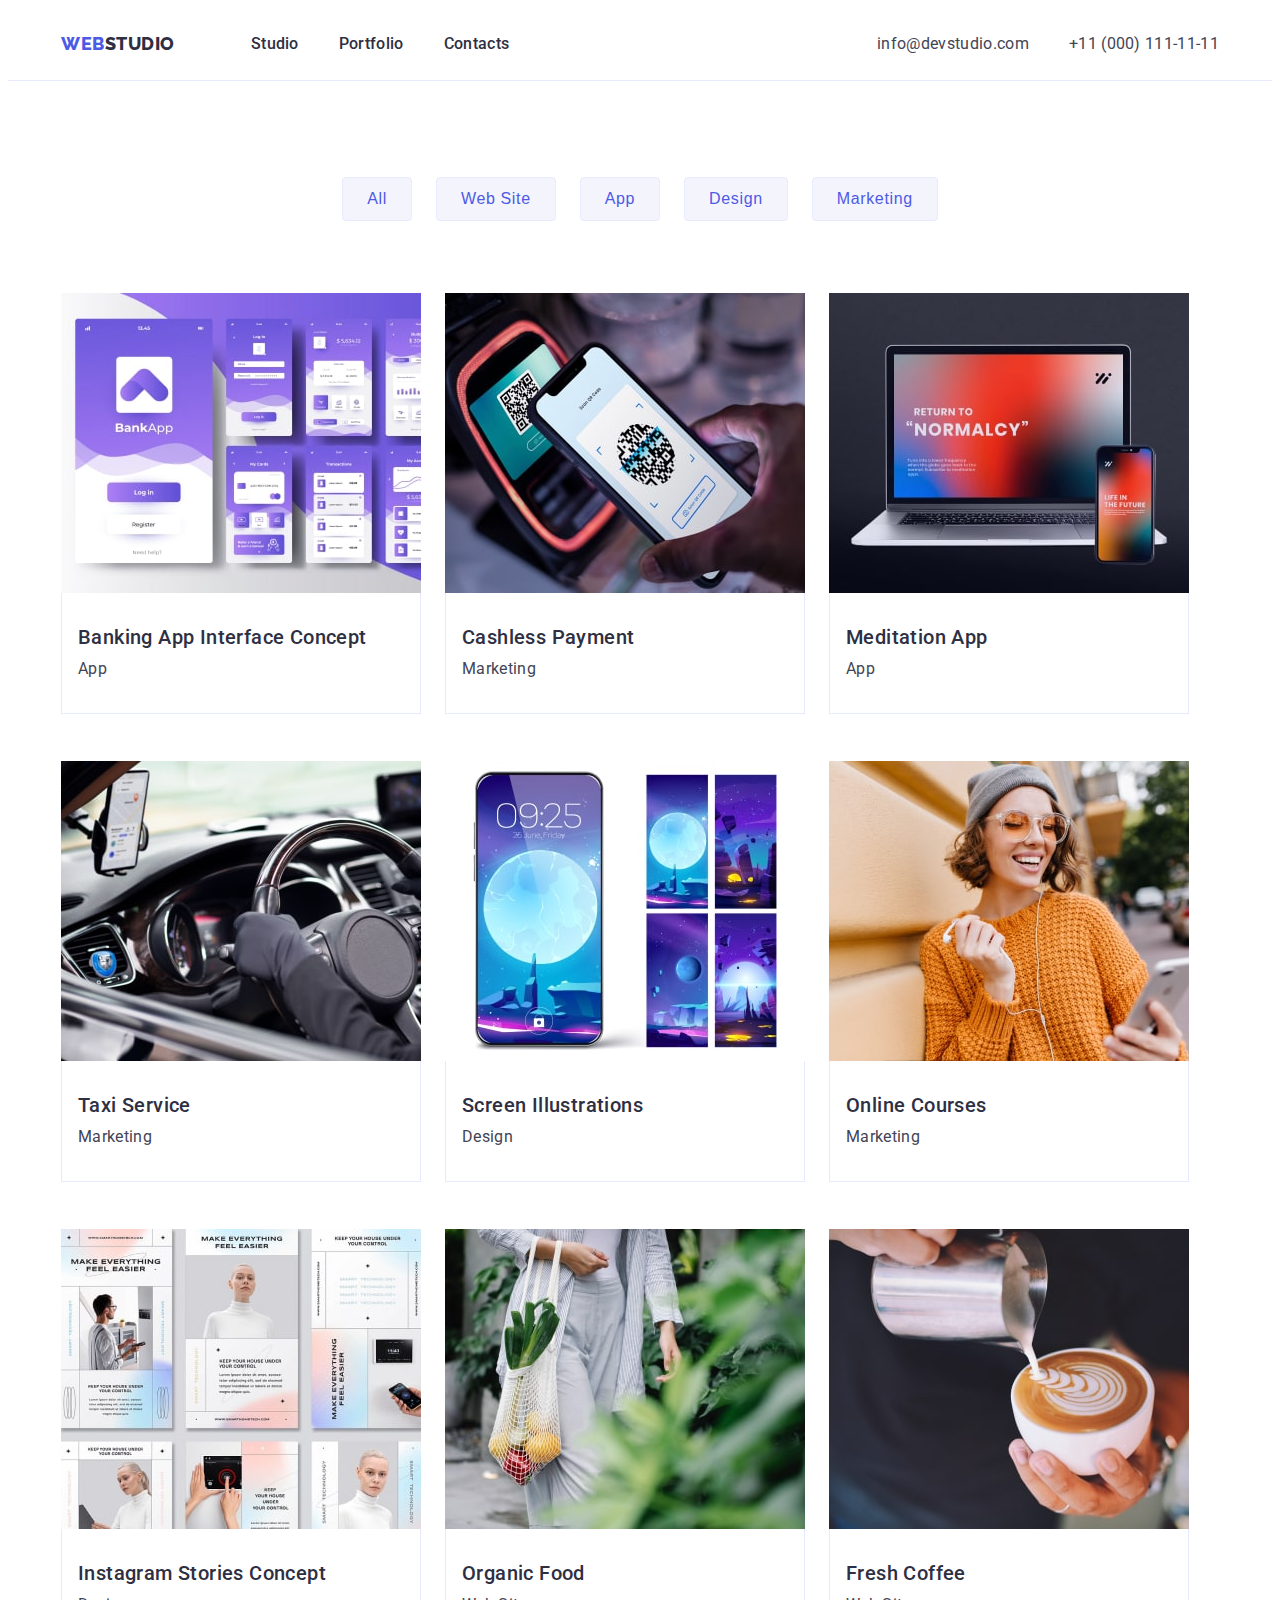
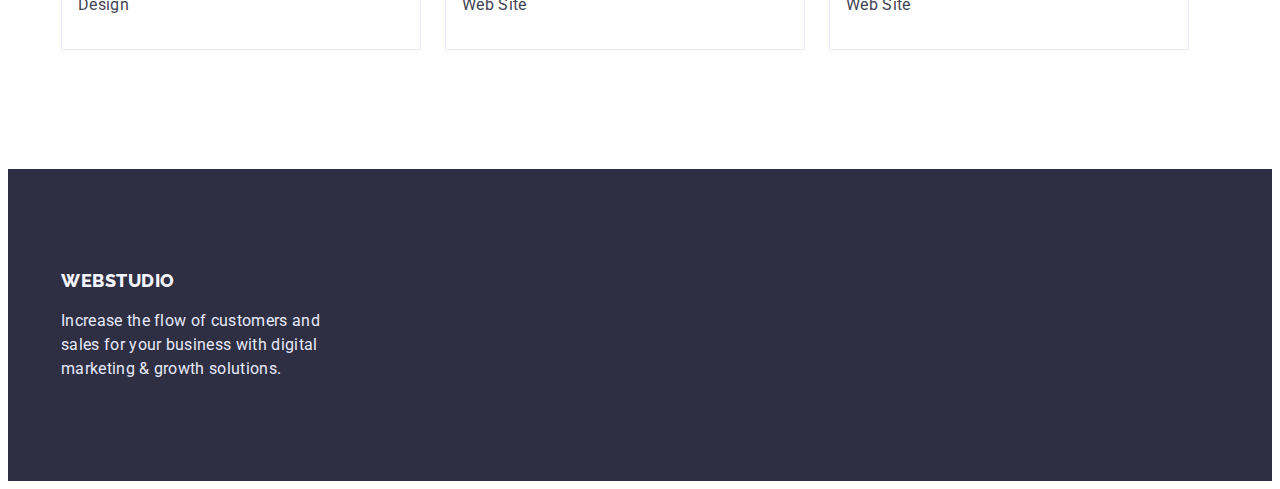
==== portfolio.html @ ccdf5991 "Initial commit" ====
<!DOCTYPE html>
<html lang="en">

<head>
    <meta charset="UTF-8">
    <meta http-equiv="X-UA-Compatible" content="IE=edge">
    <meta name="viewport" content="width=device-width, initial-scale=1.0">
    <title>Document</title>
    <link rel="stylesheet" href="https://cdnjs.cloudflare.com/ajax/libs/modern-normalize/1.1.0/modern-normalize.min.css"
        integrity="sha512-wpPYUAdjBVSE4KJnH1VR1HeZfpl1ub8YT/NKx4PuQ5NmX2tKuGu6U/JRp5y+Y8XG2tV+wKQpNHVUX03MfMFn9Q=="
        crossorigin="anonymous" referrerpolicy="no-referrer" />
    <link rel="stylesheet" href="./css/styles.css">
    <link rel="preconnect" href="https://fonts.googleapis.com">
    <link rel="preconnect" href="https://fonts.gstatic.com" crossorigin>
    <link
        href="https://fonts.googleapis.com/css2?family=Raleway:wght@800&family=Roboto:wght@400;500;700;900&display=swap"
        rel="stylesheet">

</head>

<body>
    <header class="header">
        <div class="container header-container">
            <nav class="header-nav">
                <a class="logo link" href=" ./index.html">Web<span class="logo-studio-header">Studio</span></a>
                <ul class="header-list list">
                    <li class="header-item"> <a class="header-item-link link" href="./index.html">Studio</a></li>
                    <li class="header-item"><a class="header-item-link link" href="./portfolio.html">Portfolio</a></li>
                    <li class="header-item"><a class="header-item-link link" href="">Contacts</a></li>
                </ul>
            </nav>
            <address class="header-address">
                <ul class="address-list list">
                    <li class="adress-list-item"> <a class="contact link"
                            href=" mailto:info@devstudio.com">info@devstudio.com</a>
                    </li>
                    <li class="adress-list-item"><a class="contact link" href="tel:+110001111111">+11 (000)
                            111-11-11</a></li>
                </ul>
            </address>
        </div>
    </header>
    <main>

        <section class="section portfolio">
            <div class="container sectin-portfolio">
                <h1 class="visually-hidden">text</h1>
                <ul class="list-btn list">
                    <li><button type="button" class="btn btn-portfolio">All</button> </li>
                    <li><button type="button" class="btn btn-portfolio">Web Site</button></li>
                    <li><button type="button" class="btn btn-portfolio">App</button></li>
                    <li><button type="button" class="btn btn-portfolio">Design</button></li>
                    <li><button type="button" class="btn btn-portfolio">Marketing</button></li>
                </ul>
                <ul class="projects-list list">
                    <li class="projects-list-item">
                        <a class="projects-link link" href="">
                            <img src="./images/img-8.jpg" alt="Banking App Interface Concept" width="360" height="300">
                            <div class="projects-title-text">
                                <h2 class="projects-title list-title">Banking App Interface Concept</h2>
                                <p class="projects-text list-text">App</p>
                            </div>
                        </a>
                    </li>
                    <li class="projects-list-item">
                        <a class="projects-link link" href="">
                            <img src="./images/img-7.jpg" alt="Cashless Payment" width="360" height="300">
                            <div class="projects-title-text">
                                <h2 class="projects-title list-title">Cashless Payment</h2>
                                <p class="projects-text list-text">Marketing</p>
                            </div>
                        </a>
                    </li>
                    <li class="projects-list-item">
                        <a class="projects-link link" href="">
                            <img src="./images/img-6.jpg" alt="Meditation App" width="360" height="300">
                            <div class="projects-title-text">
                                <h2 class="projects-title list-title">Meditation App</h2>
                                <p class="projects-text list-text">App</p>
                            </div>
                        </a>
                    </li>
                    <li class="projects-list-item">
                        <a class="projects-link link" href="">
                            <img src="./images/img-5.jpg" alt="Taxi Service" width="360" height="300">
                            <div class="projects-title-text">
                                <h2 class="projects-title list-title">Taxi Service</h2>
                                <p class="projects-text list-text">Marketing</p>
                            </div>
                        </a>
                    </li>
                    <li class="projects-list-item">
                        <a class="projects-link link" href="">
                            <img src="./images/img-4.jpg" alt="Screen Illustrations" width="360" height="300">
                            <div class="projects-title-text">
                                <h2 class="projects-title list-title">Screen Illustrations</h2>
                                <p class="projects-text list-text">Design</p>
                            </div>
                        </a>
                    </li>
                    <li class="projects-list-item">
                        <a class="projects-link link" href="">
                            <img src="./images/img-3.jpg" alt="Online Courses" width="360" height="300">
                            <div class="projects-title-text">
                                <h2 class="projects-title list-title">Online Courses</h2>
                                <p class="projects-text list-text">Marketing</p>
                            </div>
                        </a>
                    </li>
                    <li class="projects-list-item">
                        <a class="projects-link link" href="">
                            <img src="./images/img-2.jpg" alt="Instagram Stories Concept" width="360" height="300">
                            <div class="projects-title-text">
                                <h2 class="projects-title list-title">Instagram Stories Concept</h2>
                                <p class="projects-text list-text">Design</p>
                            </div>
                        </a>
                    </li>
                    <li class="projects-list-item">
                        <a class="projects-link link" href="">
                            <img src="./images/img-1.jpg" alt="Organic Food" width="360" height="300">
                            <div class="projects-title-text">
                                <h2 class="projects-title list-title">Organic Food</h2>
                                <p class="projects-text list-text">Web Site</p>
                            </div>
                        </a>
                    </li>
                    <li class="projects-list-item">
                        <a class="projects-link link" href="">
                            <img src="./images/img.jpg" alt="Fresh Coffee" width="360" height="300">
                            <div class="projects-title-text">
                                <h2 class="projects-title list-title">Fresh Coffee</h2>
                                <p class="projects-text list-text">Web Site</p>
                            </div>
                        </a>
                    </li>
                </ul>
        </section>
        </div>
    </main>

    <footer class="footer">
        <div class="container">
            <div class="logo-footer-container">
                <a class="logo link " href=" ./index.html">Web<span class="logo-studio-footer">Studio</span></a>
                <p class="footer-text">Increase the flow of customers and sales for your business with digital marketing
                    &
                    growth solutions.
                </p>
            </div>
        </div>
    </footer>


</body>

</html>
---- css/styles.css ----
:root {
	--color-iris: #4d5ae5;
	--color-ocean: #404bbf;
	--color-navy-blue: #2e2f42;
	--color-green: #31d0aa;
	--color-slate: #434455;
	--color-light-slate: #8e8f99;
	--color-cornflower: #e7e9fc;
	--color-cloud: #f4f4fd;
	--color-navy-blue-modal: #2e2f42;
	--color-grey: #2e2f42;
}
body {
    font-family: 'Roboto', sans-serif;
    color: var(--color-slate);
    font-size: 16px;  
    line-height: 1.5;
}
p, h1, h2, h3, h4, h5, h6 {
    margin: 0;
}

ul {
    padding-left: 0;
    margin: 0;
}
img {
    display: block;
    max-width: 100%; 
    height: auto;
}
.container {
    width: 1158px;
    padding-left: 15px;
    padding-right: 15px;
    margin: 0 auto;
}
.link {
    text-decoration: none;
}
.list {
    list-style: none;
    margin: 0;
    padding: 0;
}

.btn {
    font-weight: 500;
    font-size: 16px;
    text-align: center;
    letter-spacing: 0.04em;
    color: var(--color-iris);
    background: var(--color-cloud);
    cursor: pointer;
    border: 1px solid #E7E9FC;
    border-radius: 4px;
}

.btn:hover,
.btn:focus {
    background: var(--color-ocean);
    color: #FFFFFF;
    border-color: var(--color-ocean);
    box-shadow: 0px 3px 1px rgba(0, 0, 0, 0.1), 0px 2px 1px rgba(0, 0, 0, 0.08), 0px 2px 2px rgba(0, 0, 0, 0.12);
}

.section-title {
    font-size: 36px;
    line-height: 1.11;
    text-align: center;
    letter-spacing: 0.02em;
    text-transform: capitalize;
    color: var(--color-navy-blue);
    margin-bottom: 72px;
}

.list-title {
    font-weight: 500;
    font-size: 20px;
    line-height: 1.2;
    letter-spacing: 0.02em;
    color: var(--color-navy-blue);
}
.list-text {
    font-size: 16px;
    letter-spacing: 0.02em;
    color: var(--color-slate);
}

.logo {
    font-family: 'Raleway', sans-serif;
    font-weight: 800;
    font-size: 18px;
    line-height: 1.33;
    letter-spacing: 0.03em;
    text-transform: uppercase;
    color: var(--color-iris);
    
}

.section {
    padding-top: 120px;
    padding-bottom: 120px
}
/**-----Header-----**/
.header {
    padding-top: 24px;
    padding-bottom: 24px;
    border-bottom: 1px solid #E7E9FC;
}
.header-container{
    display: flex;
}

.header-nav {
    display: flex;
    align-items: center;
    margin-right: auto;
}
.header-list {
    display: flex;
    gap: 40px;
}

.logo-studio-header{
    color: var(--color-grey);
    margin-right: 76px;
}
.address-list {
    display: flex;
    gap: 40px;
}

.header-item-link {
    font-weight: 500;
    font-size: 16px;
    letter-spacing: 0.02em;
    color: var(--color-grey);
    
}

.header-item-link:hover,
.header-item-link:focus {
    color: var(--color-ocean);
}


.contact {
    font-size: 16px;
    letter-spacing: 0.02em;
    color: var(--color-slate);
}

.header-address {
    font-style: normal;
}
.contact:hover,
.contact:focus {
    color: var(--color-ocean);
}


/**-------Main-------**/
/* -----Hero---*/
.hero {
    background: var(--color-grey);
    padding: 180px 0;
}
.caption {
    font-size: 56px;
    line-height: 1.07;
    text-align: center;
    letter-spacing: 0.02em;
    color: #FFFFFF;
    max-width: 500px;
    margin: 0 auto;
    margin-bottom: 48px;
}

.hero-btn {
    font-family: inherit;
    font-weight: 500;
    font-size: 16px;
    align-items: center;
    letter-spacing: 0.04em;
    color: #FFFFFF;
    background: var(--color-iris);
    cursor: pointer;
    display: block;
    margin: 0 auto;
    min-width: 169px;
    padding: 16px 32px;
    box-shadow: 0px 4px 4px rgba(0, 0, 0, 0.15);
    border-radius: 4px;
    border: none;
}
/* ------ Section-two ------ */
.visually-hidden {
    position: absolute;
    width: 1px;
    height: 1px;
    margin: -1px;
    border: 0;
    padding: 0;
    white-space: nowrap;
    clip-path: inset(100%);
    clip: rect(0 0 0 0);
    overflow: hidden;
}
.section-two-container {
    display: flex;
}
.section-two-list {
    display: flex;
    gap: 24px;
}

.section-two-item {
    width: calc((100% - 48px)/3);
}

.section-two-list-title {
    padding-bottom: 8px;
    
}
.section.about {
    padding-top: 0;
}

.section-three-list {
    display: flex;
    gap: 24px;
}

/**-------Team-------**/

.team {
    background: var(--color-cloud);
}
.team-list {
    display: flex;
    gap: 24px;
}

.team-list-item {
    box-shadow: 0px 1px 6px rgba(46, 47, 66, 0.08), 0px 1px 1px rgba(46, 47, 66, 0.16), 0px 2px 1px rgba(46, 47, 66, 0.08);
    border-radius: 0px 0px 4px 4px;
    width: calc((100% - 72px)/4);
    background-color: #FFFFFF;
}

.team-list-title-text {
    text-align: center;
    padding: 32px 16px;
    margin: 0 auto;
}
.team-list-title {
    margin-bottom: 8px;
}
/**-------Footer-------**/
.footer {
    background-color: var(--color-grey);
    padding: 100px 0;
}

.logo-studio-footer {
    color: var(--color-cloud);
}

.footer .logo {
    color: var(--color-cloud);
    display: inline-block;
    margin-bottom: 16px;
}
.logo-footer-container {
    width: 264px;
}
.footer-text {
    font-size: 16px;
    letter-spacing: 0.02em;
    color: var(--color-cornflower);
}

/*---------Portfolio---------- !*/
.section.portfolio {
    padding-top: 96px;
}
.projects-list {
    display: flex;
    flex-wrap: wrap;
    row-gap: 48px;
    column-gap: 24px;
}
.projects-list-item {
    width: 360px;
    height: 420px;
    background: #FFFFFF;
}
.list-btn {
    margin-bottom: 72px;
    border: none;
    display: flex;
    justify-content: center;
    gap: 24px;
}
.btn.btn-portfolio {
    padding: 12px 24px;
}
.projects-title {
    margin-bottom: 8px;
}

.projects-title-text {
    padding-left: 16px;
    padding-bottom: 32px;
    padding-top: 32px;
    padding-right: 16px;
    border-right: 1px solid #E7E9FC;
    border-left: 1px solid #E7E9FC;
    border-bottom: 1px solid #E7E9FC;
}
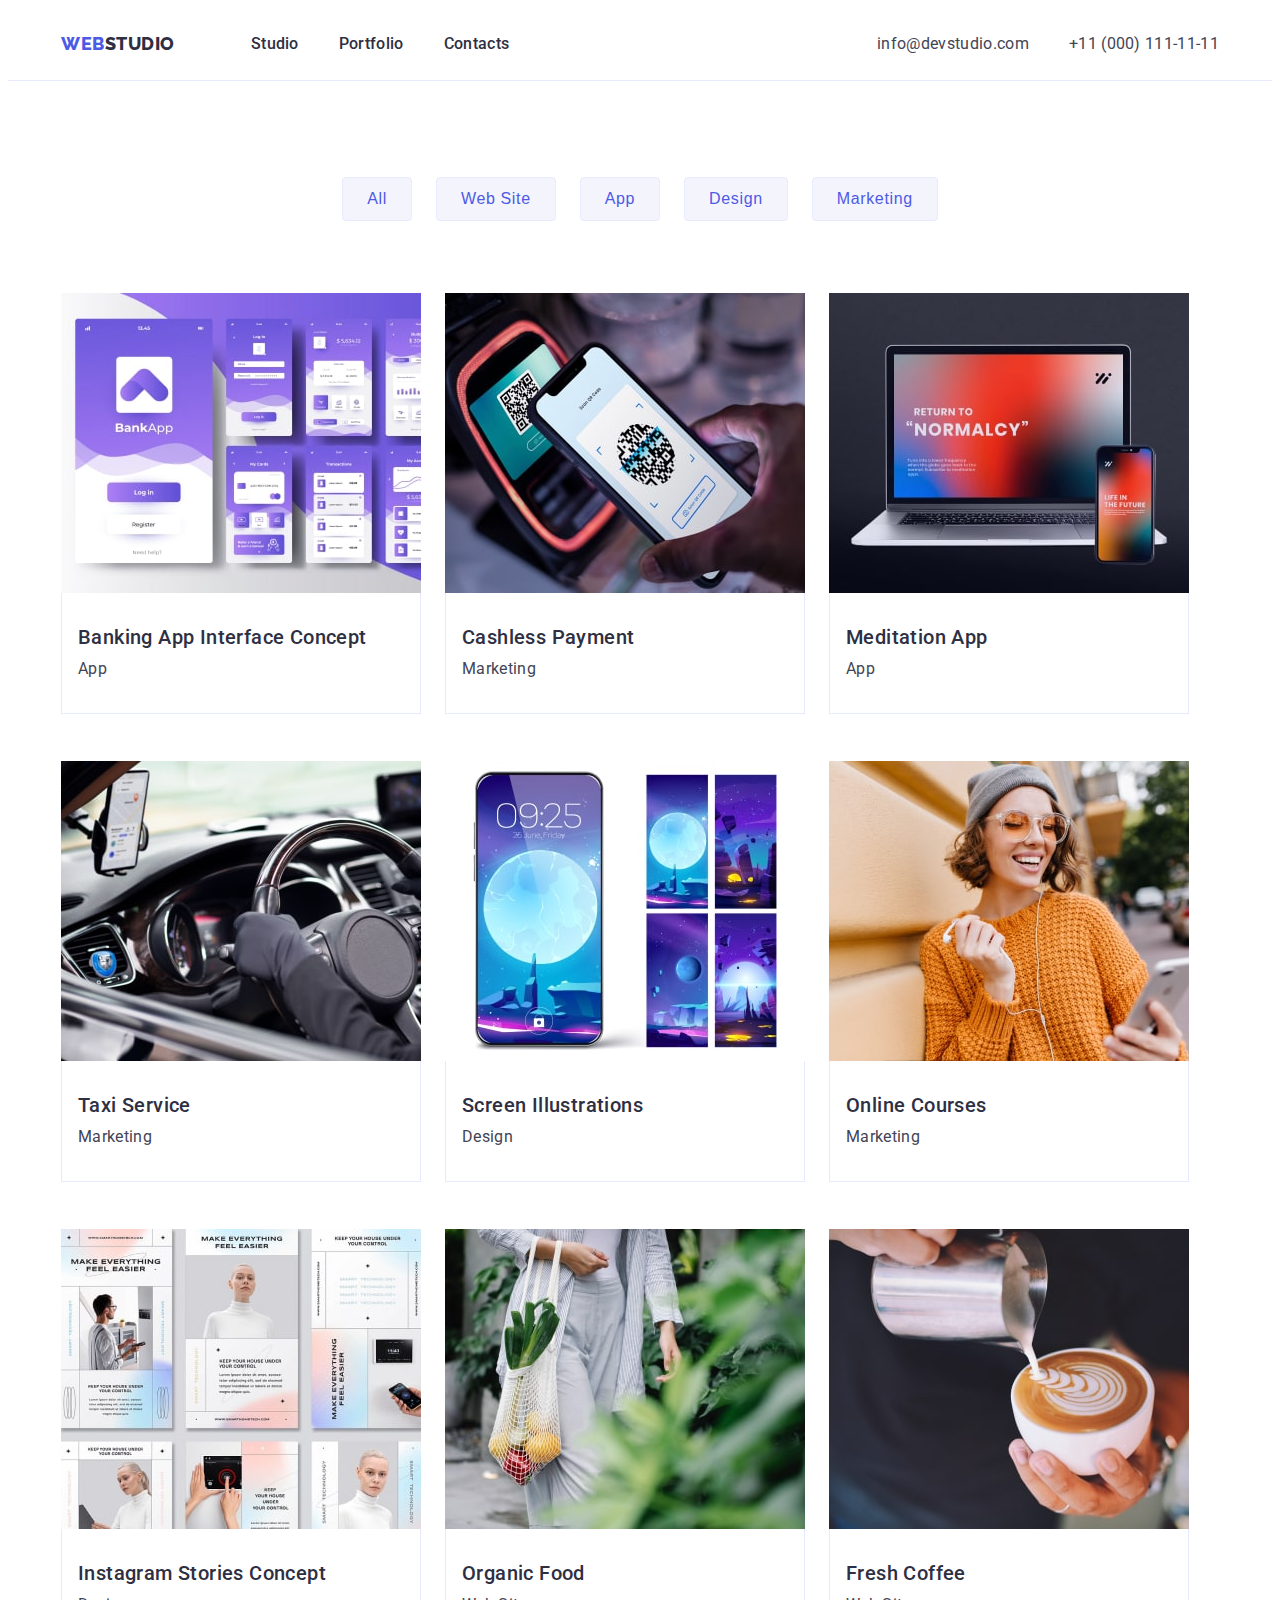
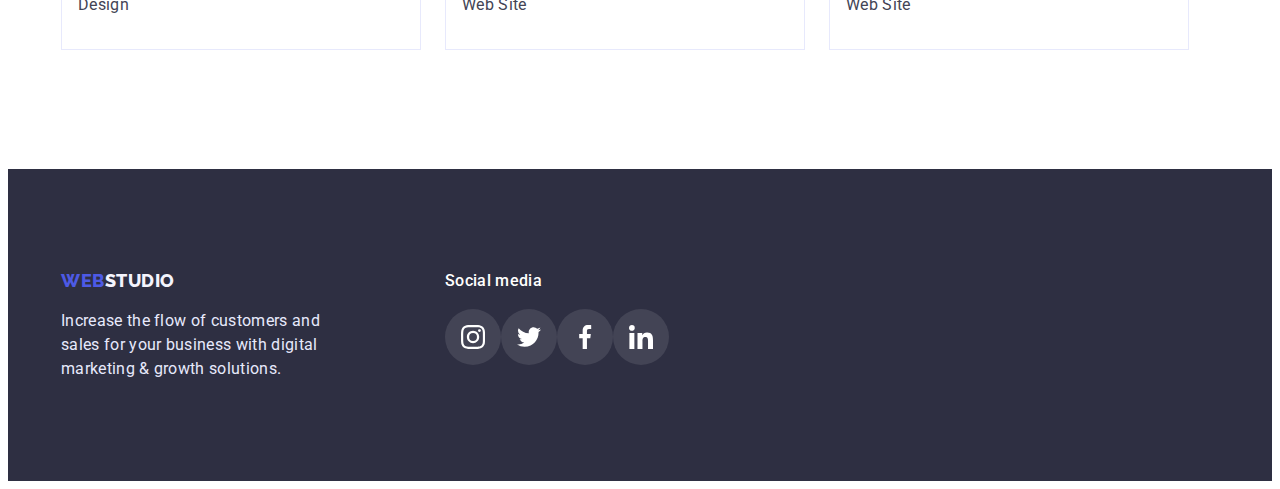
==== commit 5c60cec6: "version1" ====
--- a/portfolio.html
+++ b/portfolio.html
@@ -141,12 +141,47 @@
 
     <footer class="footer">
         <div class="container">
-            <div class="logo-footer-container">
-                <a class="logo link " href=" ./index.html">Web<span class="logo-studio-footer">Studio</span></a>
-                <p class="footer-text">Increase the flow of customers and sales for your business with digital marketing
-                    &
-                    growth solutions.
-                </p>
+            <div class="footer-container">
+                <div class="logo-footer-container">
+                    <a class="logo link" href=" ./index.html">Web<span class="logo-studio-footer">Studio</span></a>
+                    <p class="footer-text">Increase the flow of customers and sales for your business with digital marketing
+                        &
+                        growth solutions.
+                    </p>
+                </div>
+                <div class="soc-footer-container">
+                    <p class="soc-title">Social media</p>
+                    <ul class="footer-soc-list list">
+                        <li class="footer-soc-list-item"><a class="footer-soc-link link" href>
+                                <svg width="24" height="24" class="soc-icon">
+                                    <use href="./images/icon.svg#icon-instagram">
+                                    </use>
+                                </svg>
+                            </a>
+                        </li>
+                        <li class="footer-soc-list-item"><a class="footer-soc-link link" href>
+                                <svg width="24" height="24" class="soc-icon">
+                                    <use href="./images/icon.svg#icon-twitter">
+                                    </use>
+                                </svg>
+                            </a>
+                        </li>
+                        <li class="footer-soc-list-item"><a href="" class="footer-soc-link link">
+                            <svg width="24" height="24" class="soc-icon">
+                                <use href="./images/icon.svg#icon-facebook">
+                                </use>
+                            </svg>    
+                        </a>
+                        </li>
+                        <li class="footer-soc-list-item"><a href="" class="footer-soc-link link">
+                            <svg width="24" height="24" class="soc-icon">
+                                <use href="./images/icon.svg#icon-linkedin">
+                                </use>
+                            </svg>     
+                        </a>
+                        </li>
+                    </ul>
+                </div>
             </div>
         </div>
     </footer>
--- a/css/styles.css
+++ b/css/styles.css
@@ -1,321 +1,439 @@
 :root {
-	--color-iris: #4d5ae5;
-	--color-ocean: #404bbf;
-	--color-navy-blue: #2e2f42;
-	--color-green: #31d0aa;
-	--color-slate: #434455;
-	--color-light-slate: #8e8f99;
-	--color-cornflower: #e7e9fc;
-	--color-cloud: #f4f4fd;
-	--color-navy-blue-modal: #2e2f42;
-	--color-grey: #2e2f42;
+  --color-iris: #4d5ae5;
+  --color-ocean: #404bbf;
+  --color-navy-blue: #2e2f42;
+  --color-green: #31d0aa;
+  --color-slate: #434455;
+  --color-light-slate: #8e8f99;
+  --color-cornflower: #e7e9fc;
+  --color-cloud: #f4f4fd;
+  --color-navy-blue-modal: #2e2f42;
+  --color-grey: #2e2f42;
 }
 body {
-    font-family: 'Roboto', sans-serif;
-    color: var(--color-slate);
-    font-size: 16px;  
-    line-height: 1.5;
-}
-p, h1, h2, h3, h4, h5, h6 {
-    margin: 0;
+  font-family: "Roboto", sans-serif;
+  color: var(--color-slate);
+  font-size: 16px;
+  line-height: 1.5;
+}
+p,
+h1,
+h2,
+h3,
+h4,
+h5,
+h6 {
+  margin: 0;
 }
 
 ul {
-    padding-left: 0;
-    margin: 0;
+  padding-left: 0;
+  margin: 0;
 }
 img {
-    display: block;
-    max-width: 100%; 
-    height: auto;
+  display: block;
+  max-width: 100%;
+  height: auto;
 }
 .container {
-    width: 1158px;
-    padding-left: 15px;
-    padding-right: 15px;
-    margin: 0 auto;
+  width: 1158px;
+  padding-left: 15px;
+  padding-right: 15px;
+  margin: 0 auto;
 }
 .link {
-    text-decoration: none;
+  text-decoration: none;
 }
 .list {
-    list-style: none;
-    margin: 0;
-    padding: 0;
+  list-style: none;
+  margin: 0;
+  padding: 0;
 }
 
 .btn {
-    font-weight: 500;
-    font-size: 16px;
-    text-align: center;
-    letter-spacing: 0.04em;
-    color: var(--color-iris);
-    background: var(--color-cloud);
-    cursor: pointer;
-    border: 1px solid #E7E9FC;
-    border-radius: 4px;
+  font-weight: 500;
+  font-size: 16px;
+  text-align: center;
+  letter-spacing: 0.04em;
+  color: var(--color-iris);
+  background: var(--color-cloud);
+  cursor: pointer;
+  border: 1px solid #e7e9fc;
+  border-radius: 4px;
 }
 
 .btn:hover,
 .btn:focus {
-    background: var(--color-ocean);
-    color: #FFFFFF;
-    border-color: var(--color-ocean);
-    box-shadow: 0px 3px 1px rgba(0, 0, 0, 0.1), 0px 2px 1px rgba(0, 0, 0, 0.08), 0px 2px 2px rgba(0, 0, 0, 0.12);
+  background: var(--color-ocean);
+  color: #ffffff;
+  border-color: var(--color-ocean);
+  box-shadow: 0px 3px 1px rgba(0, 0, 0, 0.1), 0px 2px 1px rgba(0, 0, 0, 0.08),
+    0px 2px 2px rgba(0, 0, 0, 0.12);
 }
 
 .section-title {
-    font-size: 36px;
-    line-height: 1.11;
-    text-align: center;
-    letter-spacing: 0.02em;
-    text-transform: capitalize;
-    color: var(--color-navy-blue);
-    margin-bottom: 72px;
+  font-size: 36px;
+  line-height: 1.11;
+  text-align: center;
+  letter-spacing: 0.02em;
+  text-transform: capitalize;
+  color: var(--color-navy-blue);
+  margin-bottom: 72px;
 }
 
 .list-title {
-    font-weight: 500;
-    font-size: 20px;
-    line-height: 1.2;
-    letter-spacing: 0.02em;
-    color: var(--color-navy-blue);
+  font-weight: 500;
+  font-size: 20px;
+  line-height: 1.2;
+  letter-spacing: 0.02em;
+  color: var(--color-navy-blue);
 }
 .list-text {
-    font-size: 16px;
-    letter-spacing: 0.02em;
-    color: var(--color-slate);
+  font-size: 16px;
+  letter-spacing: 0.02em;
+  color: var(--color-slate);
 }
 
 .logo {
-    font-family: 'Raleway', sans-serif;
-    font-weight: 800;
-    font-size: 18px;
-    line-height: 1.33;
-    letter-spacing: 0.03em;
-    text-transform: uppercase;
-    color: var(--color-iris);
-    
+  font-family: "Raleway", sans-serif;
+  font-weight: 800;
+  font-size: 18px;
+  line-height: 1.33;
+  letter-spacing: 0.03em;
+  text-transform: uppercase;
+  color: var(--color-iris);
 }
 
 .section {
-    padding-top: 120px;
-    padding-bottom: 120px
+  padding-top: 120px;
+  padding-bottom: 120px;
 }
 /**-----Header-----**/
 .header {
-    padding-top: 24px;
-    padding-bottom: 24px;
-    border-bottom: 1px solid #E7E9FC;
-}
-.header-container{
-    display: flex;
+  padding-top: 24px;
+  padding-bottom: 24px;
+  border-bottom: 1px solid #e7e9fc;
+}
+.header-container {
+  display: flex;
 }
 
 .header-nav {
-    display: flex;
-    align-items: center;
-    margin-right: auto;
+  display: flex;
+  align-items: center;
+  margin-right: auto;
 }
 .header-list {
-    display: flex;
-    gap: 40px;
-}
-
-.logo-studio-header{
-    color: var(--color-grey);
-    margin-right: 76px;
+  display: flex;
+  gap: 40px;
+}
+
+.logo-studio-header {
+  color: var(--color-grey);
+  margin-right: 76px;
 }
 .address-list {
-    display: flex;
-    gap: 40px;
+  display: flex;
+  gap: 40px;
 }
 
 .header-item-link {
-    font-weight: 500;
-    font-size: 16px;
-    letter-spacing: 0.02em;
-    color: var(--color-grey);
-    
+  font-weight: 500;
+  font-size: 16px;
+  letter-spacing: 0.02em;
+  color: var(--color-grey);
 }
 
 .header-item-link:hover,
 .header-item-link:focus {
-    color: var(--color-ocean);
-}
-
+  color: var(--color-ocean);
+}
 
 .contact {
-    font-size: 16px;
-    letter-spacing: 0.02em;
-    color: var(--color-slate);
+  font-size: 16px;
+  letter-spacing: 0.02em;
+  color: var(--color-slate);
 }
 
 .header-address {
-    font-style: normal;
+  font-style: normal;
 }
 .contact:hover,
 .contact:focus {
-    color: var(--color-ocean);
-}
-
+  color: var(--color-ocean);
+}
 
 /**-------Main-------**/
 /* -----Hero---*/
 .hero {
-    background: var(--color-grey);
-    padding: 180px 0;
+  max-width: 1440px;
+  height: 600px;
+  background-image: linear-gradient(
+      rgba(46, 47, 66, 0.7),
+      rgba(46, 47, 66, 0.7)
+    ),
+    url("../images/people-office-1.jpg");
+  margin-left: auto;
+  margin-right: auto;
+  background-repeat: no-repeat;
+  background-size: cover;
+  background-position: center;
+  background-color: var(--color-grey);
+  padding: 188px 0;
 }
 .caption {
-    font-size: 56px;
-    line-height: 1.07;
-    text-align: center;
-    letter-spacing: 0.02em;
-    color: #FFFFFF;
-    max-width: 500px;
-    margin: 0 auto;
-    margin-bottom: 48px;
+  font-size: 56px;
+  line-height: 1.07;
+  text-align: center;
+  letter-spacing: 0.02em;
+  color: #ffffff;
+  max-width: 500px;
+  margin: 0 auto;
+  margin-bottom: 48px;
 }
 
 .hero-btn {
-    font-family: inherit;
-    font-weight: 500;
-    font-size: 16px;
-    align-items: center;
-    letter-spacing: 0.04em;
-    color: #FFFFFF;
-    background: var(--color-iris);
-    cursor: pointer;
-    display: block;
-    margin: 0 auto;
-    min-width: 169px;
-    padding: 16px 32px;
-    box-shadow: 0px 4px 4px rgba(0, 0, 0, 0.15);
-    border-radius: 4px;
-    border: none;
+  font-family: inherit;
+  font-weight: 500;
+  font-size: 16px;
+  align-items: center;
+  letter-spacing: 0.04em;
+  color: #ffffff;
+  background: var(--color-iris);
+  cursor: pointer;
+  display: block;
+  margin: 0 auto;
+  min-width: 169px;
+  padding: 16px 32px;
+  box-shadow: 0px 4px 4px rgba(0, 0, 0, 0.15);
+  border-radius: 4px;
+  border: none;
 }
 /* ------ Section-two ------ */
 .visually-hidden {
-    position: absolute;
-    width: 1px;
-    height: 1px;
-    margin: -1px;
-    border: 0;
-    padding: 0;
-    white-space: nowrap;
-    clip-path: inset(100%);
-    clip: rect(0 0 0 0);
-    overflow: hidden;
+  position: absolute;
+  width: 1px;
+  height: 1px;
+  margin: -1px;
+  border: 0;
+  padding: 0;
+  white-space: nowrap;
+  clip-path: inset(100%);
+  clip: rect(0 0 0 0);
+  overflow: hidden;
 }
 .section-two-container {
-    display: flex;
+  display: flex;
 }
 .section-two-list {
-    display: flex;
-    gap: 24px;
-}
-
+  display: flex;
+  gap: 24px;
+}
+.features-icon {
+    padding: 24px 100px;
+    background-color: var(--color-cloud);
+}
 .section-two-item {
-    width: calc((100% - 48px)/3);
+  width: calc((100% - 48px) / 3);
 }
 
 .section-two-list-title {
-    padding-bottom: 8px;
+  padding-bottom: 8px;
+}
+.section.about {
+  padding-top: 0;
+}
+
+.section-three-list {
+  display: flex;
+  gap: 24px;
+}
+
+/**-------Team-------**/
+
+.team {
+  background: var(--color-cloud);
+}
+.team-list {
+  display: flex;
+  gap: 24px;
+}
+
+.team-list-item {
+  box-shadow: 0px 1px 6px rgba(46, 47, 66, 0.08),
+    0px 1px 1px rgba(46, 47, 66, 0.16), 0px 2px 1px rgba(46, 47, 66, 0.08);
+  border-radius: 0px 0px 4px 4px;
+  width: calc((100% - 72px) / 4);
+  background-color: #ffffff;
+}
+
+.team-list-title-text {
+  text-align: center;
+  padding: 32px 16px;
+  margin: 0 auto;
+}
+.team-list-title {
+  margin-bottom: 8px;
+}
+.team-list-text {
+  margin-bottom: 8px;
+}
+.team-soc-list {
+  display: flex;
+  justify-content: center;
+  gap: 24px;
+}
+.team-soc-list-item {
+  width: 40px;
+  height: 40px;
+}
+
+.team-soc-link {
+  width: 100%;
+  height: 100%;
+  border-radius: 50%;
+  background-color: var(--color-iris);
+  display: flex;
+  align-items: center;
+  justify-content: center;
+  padding: 12px;
+}
+
+.team-soc-link:hover,
+.team-soc-link:focus {
+    background-color: var(--color-ocean);
+}
+
+/**-------Customers-------**/
+.customers-list {
+  display: flex;
+  gap: 24px;
+}
+.customers-list-item {
+    width: calc((100% - 120px)/6);
     
 }
-.section.about {
-    padding-top: 0;
-}
-
-.section-three-list {
-    display: flex;
-    gap: 24px;
-}
-
-/**-------Team-------**/
-
-.team {
-    background: var(--color-cloud);
-}
-.team-list {
-    display: flex;
-    gap: 24px;
-}
-
-.team-list-item {
-    box-shadow: 0px 1px 6px rgba(46, 47, 66, 0.08), 0px 1px 1px rgba(46, 47, 66, 0.16), 0px 2px 1px rgba(46, 47, 66, 0.08);
-    border-radius: 0px 0px 4px 4px;
-    width: calc((100% - 72px)/4);
-    background-color: #FFFFFF;
-}
-
-.team-list-title-text {
-    text-align: center;
-    padding: 32px 16px;
-    margin: 0 auto;
-}
-.team-list-title {
-    margin-bottom: 8px;
-}
+.customers-list-link {
+  background-color: inherit;
+  display: flex;
+  align-items: center;
+  justify-content: center;
+  border: 1px solid var(--color-light-slate);
+  border-radius: 4px;
+  padding: 16px 32px;
+}
+.customers-icon {
+    fill:#AFB1B8
+}
+.customers-list-link:hover,
+.customers-list-link:focus {
+    border: 1px solid var(--color-ocean);
+}
+
+.customers-list-link:hover .customers-icon,
+.customers-list-link:focus .customers-icon{
+    fill: var(--color-ocean);
+}
+    
 /**-------Footer-------**/
 .footer {
-    background-color: var(--color-grey);
-    padding: 100px 0;
-}
-
+  background-color: var(--color-grey);
+  padding: 100px 0;
+}
+.footer-container {
+    display: flex;
+    gap: 120px;
+}
 .logo-studio-footer {
-    color: var(--color-cloud);
+  color: var(--color-cloud);
 }
 
 .footer .logo {
-    color: var(--color-cloud);
-    display: inline-block;
+  display: inline-block;
+  margin-bottom: 16px;
+}
+.logo-footer-container {
+  width: 264px;
+}
+.footer-text {
+  font-size: 16px;
+  letter-spacing: 0.02em;
+  color: var(--color-cornflower);
+}
+.soc-title {
+    font-weight: 500;
+    color: #ffffff;
     margin-bottom: 16px;
-}
-.logo-footer-container {
-    width: 264px;
-}
-.footer-text {
-    font-size: 16px;
     letter-spacing: 0.02em;
-    color: var(--color-cornflower);
-}
+}
+.footer-soc-list {
+    display: flex;
+    justify-content: center;
+    gap: 16px;
+  }
+  .footer-soc-list-item {
+    width: 40px;
+    height: 40px;
+  }
+
+  .footer-soc-link {
+    width: 100%;
+    height: 100%;
+    border-radius: 50%;
+    background-color: rgba(255, 255, 255, 0.1);
+    display: flex;
+    align-items: center;
+    justify-content: center;
+    padding: 8px;
+  }
+ .soc-icon{
+    fill: #FFFFFF;
+  } 
+  
+  .footer-soc-link:hover,
+  .footer-soc-link:focus {
+      background-color: var(--color-green);
+  }
 
 /*---------Portfolio---------- !*/
 .section.portfolio {
-    padding-top: 96px;
+  padding-top: 96px;
 }
 .projects-list {
-    display: flex;
-    flex-wrap: wrap;
-    row-gap: 48px;
-    column-gap: 24px;
+  display: flex;
+  flex-wrap: wrap;
+  row-gap: 48px;
+  column-gap: 24px;
 }
 .projects-list-item {
-    width: 360px;
-    height: 420px;
-    background: #FFFFFF;
+  width: 360px;
+  height: 420px;
+  background: #ffffff;
+}
+.projects-list-item:hover {
+  box-shadow: 0px 1px 6px rgba(46, 47, 66, 0.08),
+    0px 1px 1px rgba(46, 47, 66, 0.16), 0px 2px 1px rgba(46, 47, 66, 0.08);
 }
 .list-btn {
-    margin-bottom: 72px;
-    border: none;
-    display: flex;
-    justify-content: center;
-    gap: 24px;
+  margin-bottom: 72px;
+  border: none;
+  display: flex;
+  justify-content: center;
+  gap: 24px;
 }
 .btn.btn-portfolio {
-    padding: 12px 24px;
+  padding: 12px 24px;
 }
 .projects-title {
-    margin-bottom: 8px;
+  margin-bottom: 8px;
 }
 
 .projects-title-text {
-    padding-left: 16px;
-    padding-bottom: 32px;
-    padding-top: 32px;
-    padding-right: 16px;
-    border-right: 1px solid #E7E9FC;
-    border-left: 1px solid #E7E9FC;
-    border-bottom: 1px solid #E7E9FC;
-}
+  padding-left: 16px;
+  padding-bottom: 32px;
+  padding-top: 32px;
+  padding-right: 16px;
+  border-right: 1px solid #e7e9fc;
+  border-left: 1px solid #e7e9fc;
+  border-bottom: 1px solid #e7e9fc;
+}
